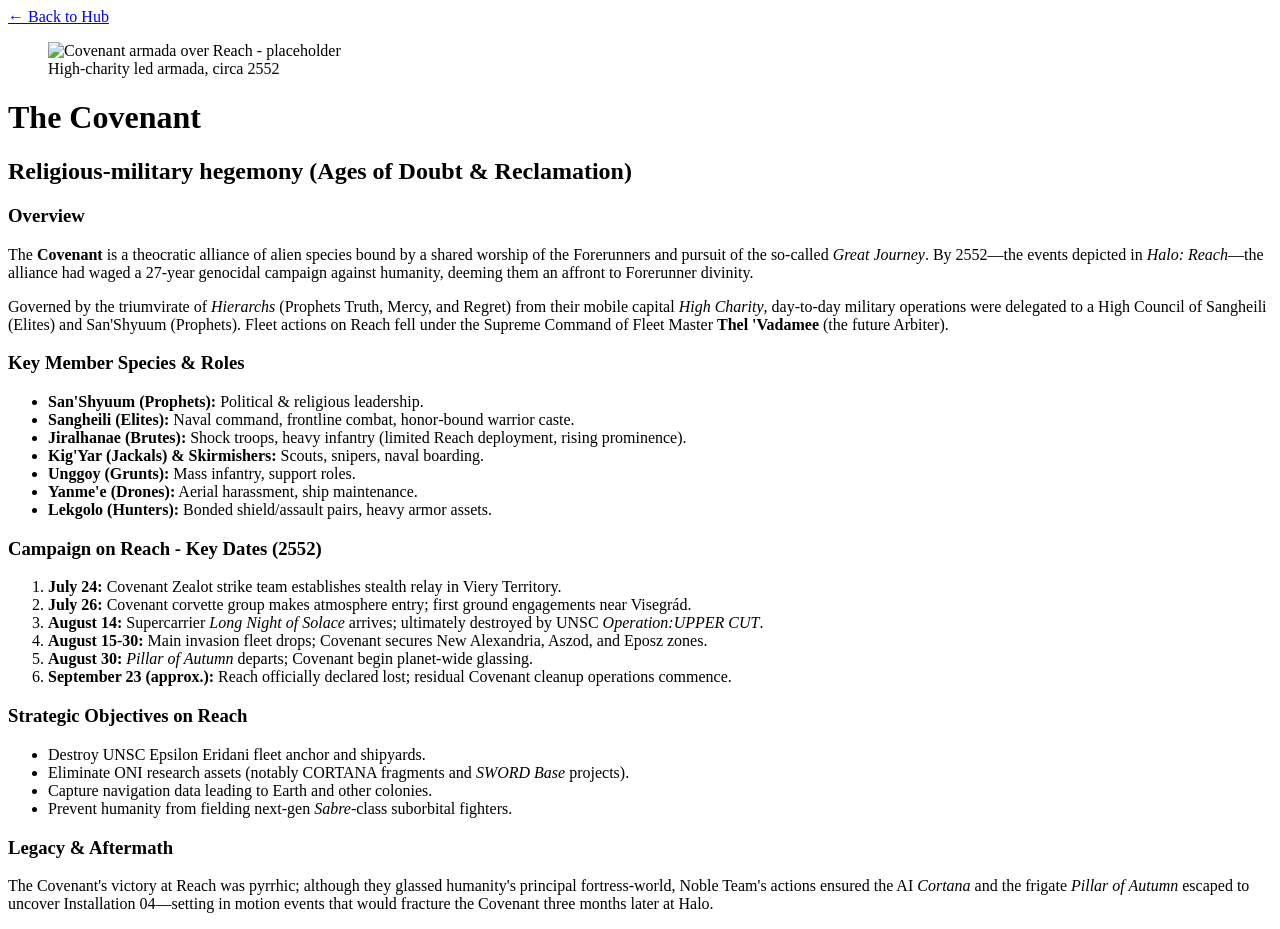
==== covenant.html @ cfef5215 "finished html (nearly, just need to ref last images)" ====
<!DOCTYPE html>
<html lang="en">
<head>
  <meta charset="UTF-8" />
  <meta name="viewport" content="width=device-width, initial-scale=1.0" />
  <title>The Covenant - Halo Reach Era</title>
  <link rel="stylesheet" href="screen.css">
  <script src="main.js" defer></script>
</head>
<body id="covenant-page">
  <header class="site-header">
    <nav>
      <a href="hub.html" class="back-link">&#8592; Back to Hub</a>
    </nav>
  </header>

  <main class="covenant-wrapper">
    <figure class="covenant-hero">
      <img src="PLACEHOLDER_COVENANT_HERO.jpg" alt="Covenant armada over Reach - placeholder" />
      <figcaption>High-charity led armada, circa 2552</figcaption>
    </figure>

    <h1 class="page-title">The Covenant</h1>
    <h2 class="subtitle">Religious-military hegemony (Ages of Doubt & Reclamation)</h2>

    <section class="overview">
      <h3>Overview</h3>
      <p>The <strong>Covenant</strong> is a theocratic alliance of alien species bound by a shared worship of the Forerunners and pursuit of the so-called <em>Great Journey</em>. By 2552—the events depicted in <em>Halo: Reach</em>—the alliance had waged a 27-year genocidal campaign against humanity, deeming them an affront to Forerunner divinity.</p>
      <p>Governed by the triumvirate of <em>Hierarchs</em> (Prophets Truth, Mercy, and Regret) from their mobile capital <em>High Charity</em>, day-to-day military operations were delegated to a High Council of Sangheili (Elites) and San'Shyuum (Prophets). Fleet actions on Reach fell under the Supreme Command of Fleet Master <strong>Thel 'Vadamee</strong> (the future Arbiter).</p>
    </section>

    <section class="hierarchy">
      <h3>Key Member Species & Roles</h3>
      <ul>
        <li><strong>San'Shyuum (Prophets):</strong> Political & religious leadership.</li>
        <li><strong>Sangheili (Elites):</strong> Naval command, frontline combat, honor‑bound warrior caste.</li>
        <li><strong>Jiralhanae (Brutes):</strong> Shock troops, heavy infantry (limited Reach deployment, rising prominence).</li>
        <li><strong>Kig'Yar (Jackals) & Skirmishers:</strong> Scouts, snipers, naval boarding.</li>
        <li><strong>Unggoy (Grunts):</strong> Mass infantry, support roles.</li>
        <li><strong>Yanme'e (Drones):</strong> Aerial harassment, ship maintenance.</li>
        <li><strong>Lekgolo (Hunters):</strong> Bonded shield/assault pairs, heavy armor assets.</li>
      </ul>
    </section>

    <section class="timeline">
      <h3>Campaign on Reach - Key Dates (2552)</h3>
      <ol>
        <li><strong>July 24:</strong> Covenant Zealot strike team establishes stealth relay in Viery Territory.</li>
        <li><strong>July 26:</strong> Covenant corvette group makes atmosphere entry; first ground engagements near Visegrád.</li>
        <li><strong>August 14:</strong> Supercarrier <em>Long Night of Solace</em> arrives; ultimately destroyed by UNSC <em>Operation:UPPER CUT</em>.</li>
        <li><strong>August 15-30:</strong> Main invasion fleet drops; Covenant secures New Alexandria, Aszod, and Eposz zones.</li>
        <li><strong>August 30:</strong> <em>Pillar of Autumn</em> departs; Covenant begin planet-wide glassing.</li>
        <li><strong>September 23 (approx.):</strong> Reach officially declared lost; residual Covenant cleanup operations commence.</li>
      </ol>
    </section>

    <section class="objectives">
      <h3>Strategic Objectives on Reach</h3>
      <ul>
        <li>Destroy UNSC Epsilon Eridani fleet anchor and shipyards.</li>
        <li>Eliminate ONI research assets (notably CORTANA fragments and <em>SWORD Base</em> projects).</li>
        <li>Capture navigation data leading to Earth and other colonies.</li>
        <li>Prevent humanity from fielding next-gen <em>Sabre</em>-class suborbital fighters.</li>
      </ul>
    </section>

    <section class="legacy">
      <h3>Legacy & Aftermath</h3>
      <p>The Covenant's victory at Reach was pyrrhic; although they glassed humanity's principal fortress-world, Noble Team's actions ensured the AI <em>Cortana</em> and the frigate <em>Pillar of Autumn</em> escaped to uncover Installation 04—setting in motion events that would fracture the Covenant three months later at Halo.</p>
    </section>
  </main>
</body>
</html>
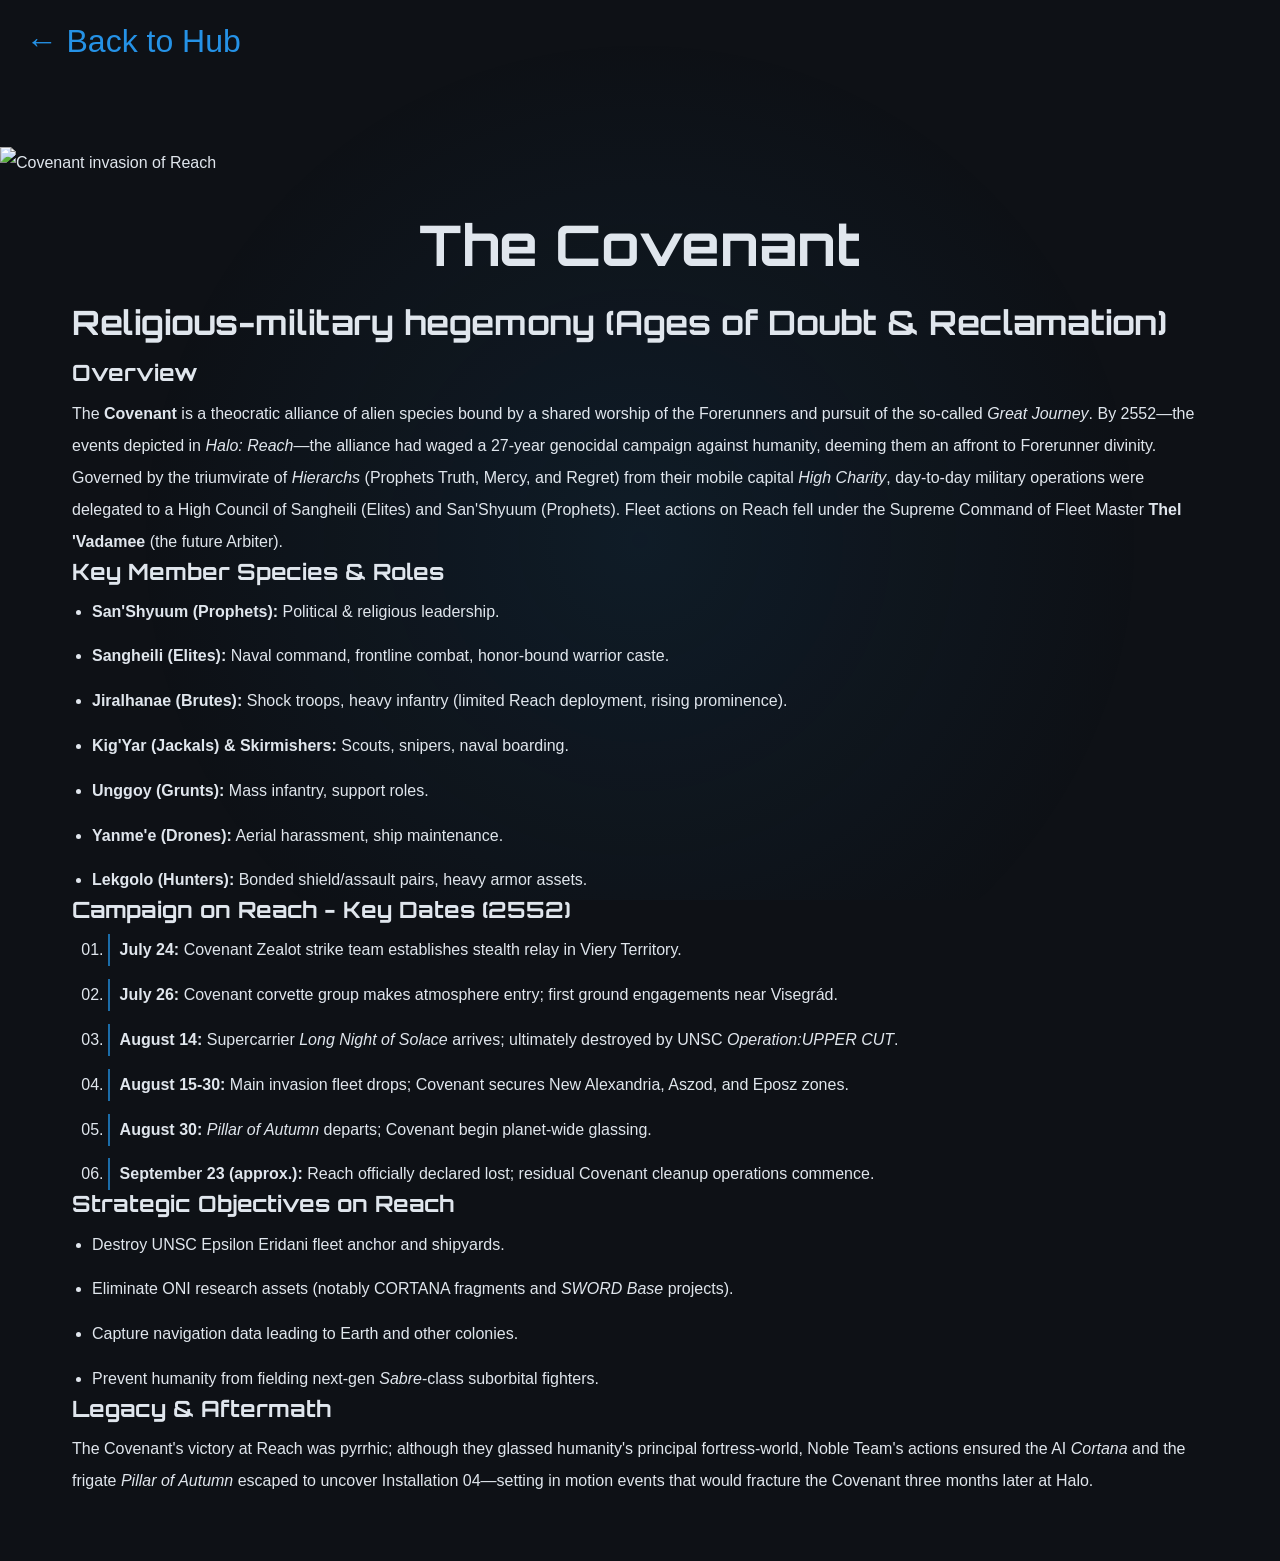
==== commit db1ec972: "css done, html finished, last of images imported" ====
--- a/covenant.html
+++ b/covenant.html
@@ -1,11 +1,10 @@
 <!DOCTYPE html>
 <html lang="en">
 <head>
-  <meta charset="UTF-8" />
-  <meta name="viewport" content="width=device-width, initial-scale=1.0" />
+  <meta charset="UTF-8">
+  <meta name="viewport" content="width=device-width, initial-scale=1.0">
   <title>The Covenant - Halo Reach Era</title>
   <link rel="stylesheet" href="screen.css">
-  <script src="main.js" defer></script>
 </head>
 <body id="covenant-page">
   <header class="site-header">
@@ -16,8 +15,7 @@
 
   <main class="covenant-wrapper">
     <figure class="covenant-hero">
-      <img src="PLACEHOLDER_COVENANT_HERO.jpg" alt="Covenant armada over Reach - placeholder" />
-      <figcaption>High-charity led armada, circa 2552</figcaption>
+      <img src="images/reachinvasion.png" alt="Covenant invasion of Reach">
     </figure>
 
     <h1 class="page-title">The Covenant</h1>
--- a/screen.css
+++ b/screen.css
@@ -0,0 +1,322 @@
+@import url("https://fonts.googleapis.com/css2?family=Orbitron:wght@400;700&display=swap");
+
+* {
+  box-sizing: border-box;
+  margin: 0;
+  padding: 0;
+}
+html {
+  scroll-behavior: smooth;
+}
+
+body {
+  min-height: 100vh;
+  font-family: Arial, Helvetica, sans-serif;         
+  background: #0e1116 center / cover fixed no-repeat;
+  color: #e0e6ed;
+  line-height: 1.6;
+  -webkit-font-smoothing: antialiased;
+}
+body::before {                                      
+  content: "";
+  position: fixed;
+  inset: 0;
+  background: radial-gradient(
+    circle at center 60%,
+    rgba(27, 108, 168, 0.12) 0%,
+    transparent 60%);
+  pointer-events: none;
+  z-index: -1;
+}
+body::after {
+  content: "";
+  position: fixed;
+  inset: 0;
+  background: url("images/background.png") center / 600px repeat;
+  opacity: 0.04;
+  pointer-events: none;
+  z-index: -1;
+}
+img {
+  display: block;
+  max-width: 100%;
+  height: auto;
+}
+
+h1,
+h2,
+h3 {
+  font-family: "Orbitron", Arial, Helvetica, sans-serif;
+  font-weight: 700;
+  line-height: 1.2;
+  margin-bottom: 0.5em;
+}
+h1 { font-size: clamp(2rem, 5vw, 3.5rem); }
+h2 { font-size: clamp(1.25rem, 3vw, 2.1rem); }
+h3 { font-size: clamp(1rem, 2.5vw, 1.4rem); }
+
+.page-title,
+.site-header h1 {
+  text-align: center;
+  margin: 1.5rem 0;
+}
+
+a {
+  color: #2592e6;
+  text-decoration: none;
+  transition: color 180ms ease;
+}
+a:hover {
+  color: #1b6ca8;
+}
+
+.back-link {
+  display: inline-block;
+  margin: 1rem 0 2rem;
+  font-size: 2rem;
+  padding-left: 1.6rem;
+}
+
+.hero {
+  position: relative;
+  width: 100%;
+  height: 100vh;
+  overflow: hidden;
+}
+.hero-bg {
+  position: absolute;
+  inset: 0;
+  width: 100%;
+  height: 100%;
+  object-fit: cover;
+  filter: brightness(0.6);
+  transform: translateZ(0);
+  backface-visibility: hidden;
+}
+.overlay {
+  position: relative;
+  z-index: 1;
+  height: 100%;
+  display: grid;
+  place-content: center;
+  gap: 2rem;
+  text-align: center;
+}
+.welcome-title {
+  font-family: "Orbitron", Arial, Helvetica, sans-serif;
+  font-size: 4rem;
+  letter-spacing: 0.07em;
+}
+
+.enter-btn {
+  display: inline-flex;
+  width: max-content;
+  justify-content: center;
+  align-items: center;
+  justify-self: center; 
+
+  padding: 0.75rem 0.75rem;
+  font-size: 1.6rem;
+  border: none;
+  color: #e0e6ed;
+  cursor: pointer;
+  transition: transform 0.2s ease;
+}
+.enter-btn:hover {
+  transform: scale(1.4);
+  color: #e0e6ed;
+}
+
+#hub {
+  display: flex;
+  flex-direction: column;
+  justify-content: center;     
+  align-items: center;   
+  min-height: 100vh;
+}
+#hub .menu {
+  display: flex;
+  justify-content: center;
+  align-items: flex-start;
+  margin-top: 2rem;
+}
+.menu-grid {
+  display: flex;
+  gap: 2rem;
+  flex-wrap: wrap;
+  justify-content: center;
+}
+.menu-tile {
+  position: relative;
+  width: 240px;
+  aspect-ratio: 1 / 1;
+  border-radius: 1rem;
+  overflow: hidden;
+  background: #1a1e24;
+  border: 1px solid rgba(37, 146, 230, 0.15);
+  transition: transform 180ms ease;
+}
+.menu-tile img {
+  width: 100%;
+  height: 100%;
+  object-fit: cover;
+  filter: brightness(0.8) contrast(1.05);
+  transition: filter 180ms ease;
+}
+.menu-tile .tile-label {
+  position: absolute;
+  inset: auto 0 0 0;
+  padding: 0.6rem 0;
+  text-align: center;
+  font-size: 1.05rem;
+  background: rgba(0, 0, 0, 0.45);
+}
+.menu-tile:hover {
+  transform: translateY(-6px) scale(1.03);
+}
+.menu-tile:hover img {
+  filter: brightness(1) contrast(1.15);
+}
+
+@keyframes pulseGlow {
+  0%, 100% { box-shadow: 0 0 0 rgba(37, 146, 230, 0); }
+  50%      { box-shadow: 0 0 18px rgba(37, 146, 230, 0.6); }
+}
+.menu-tile:hover {
+  animation: pulseGlow 0.9s ease-in-out infinite alternate;
+}
+
+#noble-roster {
+  display: flex;
+  flex-direction: column;
+  justify-content: center;
+  align-items: center;
+  min-height: 100vh;
+  text-align: center;
+}
+#noble-roster .back-link {
+  position: fixed;
+  top: 1rem;
+  left: 1rem;
+  padding-left: 0;
+}
+/* card grid */
+.card-grid {
+  display: flex;
+  flex-wrap: wrap;
+  gap: 1.5rem;
+  justify-content: center;
+  padding: 3rem 1.5rem;
+}
+.spartan-card {
+  background: #1a1e24;
+  border: 1px solid rgba(37, 146, 230, 0.15);
+  border-radius: 1rem;
+  overflow: hidden;
+  width: 270px;
+  transition: transform 180ms ease;
+}
+.spartan-card img {
+  width: 100%;
+  height: 260px;
+  object-fit: cover;
+  object-position: top center;
+  filter: brightness(0.9) contrast(1.05);
+  transition: filter 180ms ease;
+}
+.card-info {
+  padding: 1rem;
+}
+.spartan-card:hover {
+  transform: translateY(-8px) scale(1.02);
+  animation: pulseGlow 0.9s ease-in-out infinite alternate;
+}
+.spartan-card:hover img {
+  filter: brightness(1.05) contrast(1.2);
+}
+
+.detail-wrapper,
+.covenant-wrapper,
+.reach-wrapper {
+  max-width: 1000px;
+  margin: 0 auto;
+  padding: 3rem 1.5rem 4rem;
+}
+
+.portrait {
+  text-align: center;
+  margin-bottom: 2rem;
+}
+.portrait img {
+  width: 320px;
+  border-radius: 1rem;
+  box-shadow: 0 0 18px rgba(0, 0, 0, 0.6);
+  object-position: top center;
+}
+
+.covenant-hero,
+.reach-hero {
+  margin: 0;
+}
+.covenant-hero img,
+.reach-hero img {
+  display: block;
+  width: 100%;
+  height: auto;
+}
+
+.covenant-hero,
+.reach-hero {
+  position: relative;
+  left: 50%;
+  width: 100vw;
+  max-width: 100vw;
+  transform: translateX(-50%);
+  margin-bottom: 2rem;
+}
+
+.detail-wrapper,
+.covenant-wrapper,
+.reach-wrapper {
+  max-width: 1200px;
+  margin: 0 auto;
+  padding: 3rem 2rem 4rem;
+  line-height: 2rem;
+  text-align: left;
+}
+
+#spartan-detail,
+#spartan-detail .detail-wrapper,
+#spartan-detail .detail-wrapper * {
+  text-align: left;
+}
+
+#spartan-detail p {
+  margin-top: 1rem;
+}
+
+.bio p + p,
+.timeline li + li,
+.hierarchy ul li + li,
+.objectives ul li + li {
+  margin-top: 0.8rem;
+  text-align: left,
+}
+ul,
+ol {
+  padding-left: 1.25rem;
+}
+.timeline ol {
+  list-style: decimal-leading-zero;
+}
+.timeline li {
+  padding-left: 0.6rem;
+  border-left: 2px solid #1b6ca8;
+  margin-left: 1rem;
+}
+
+@media (max-width: 600px) {
+  .menu-tile { width: 180px; }
+  .spartan-card { width: 200px; }
+  .portrait img { width: 220px; }
+}
